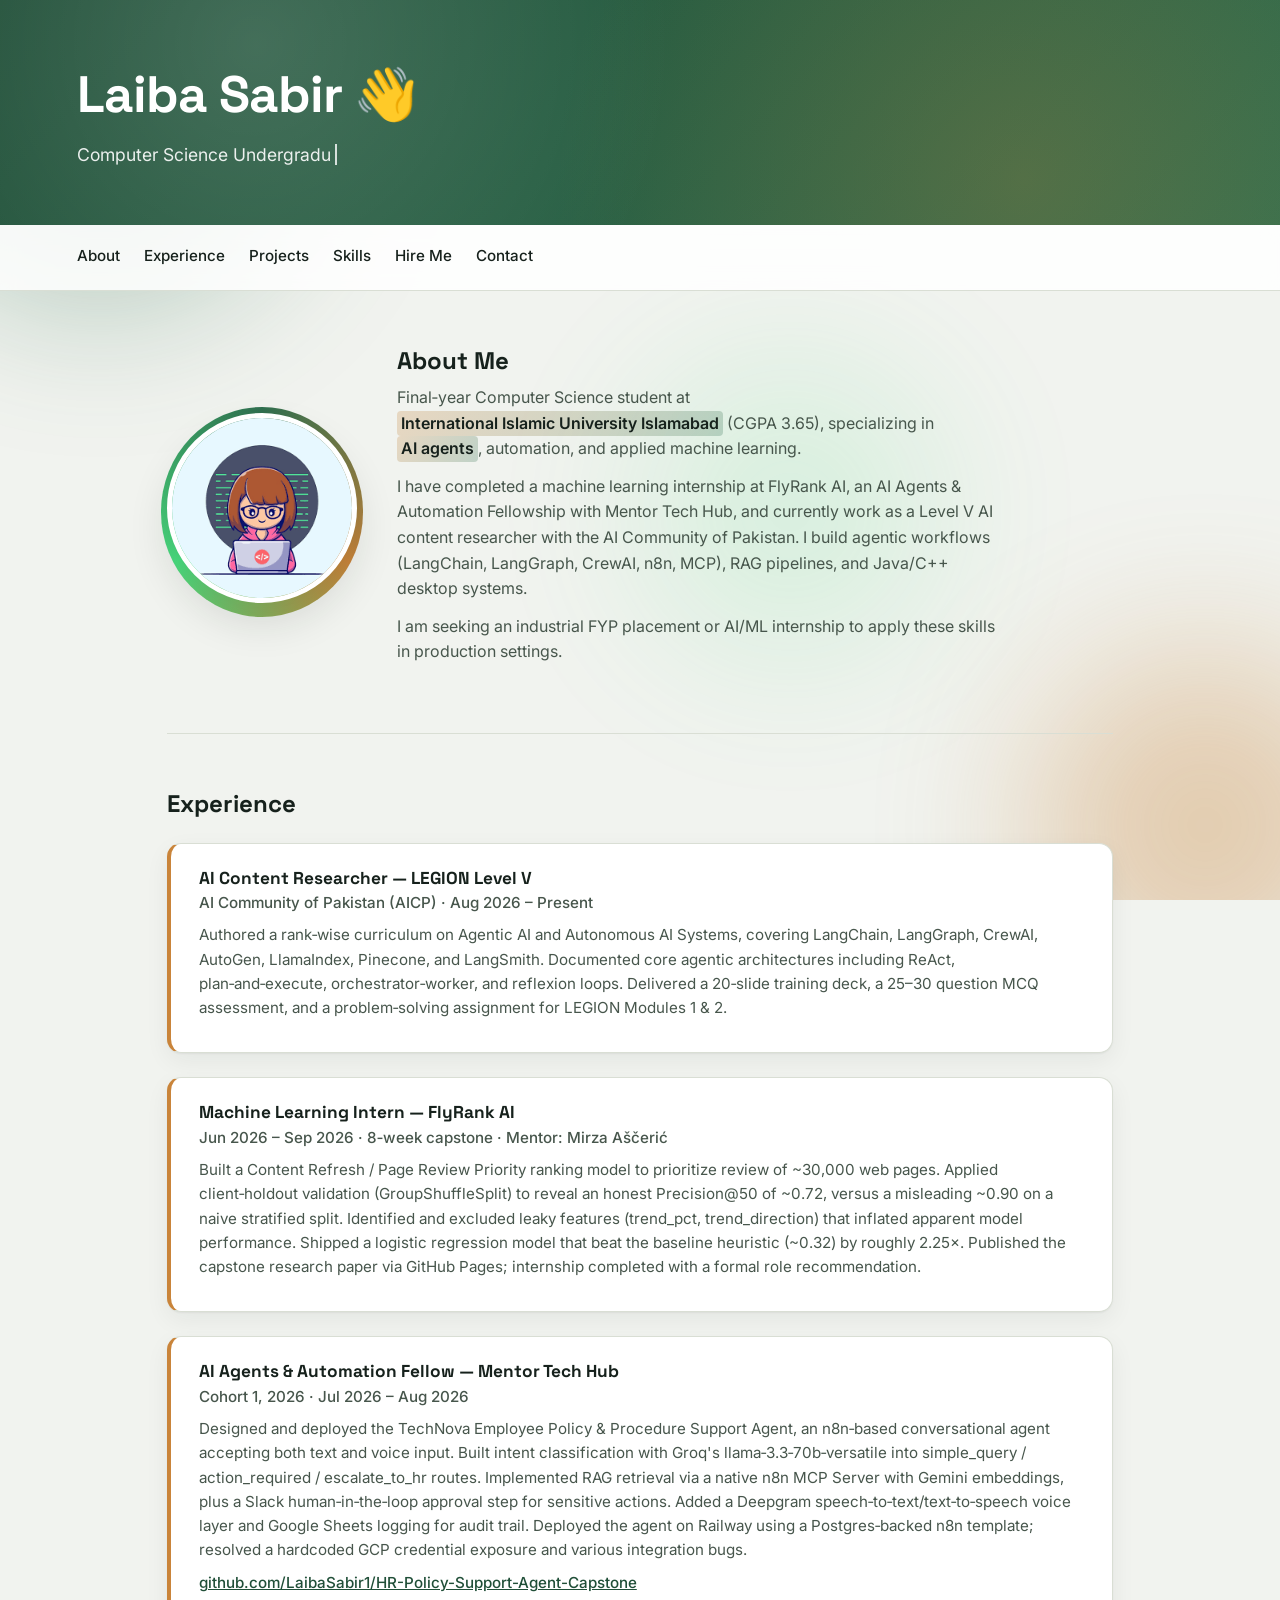
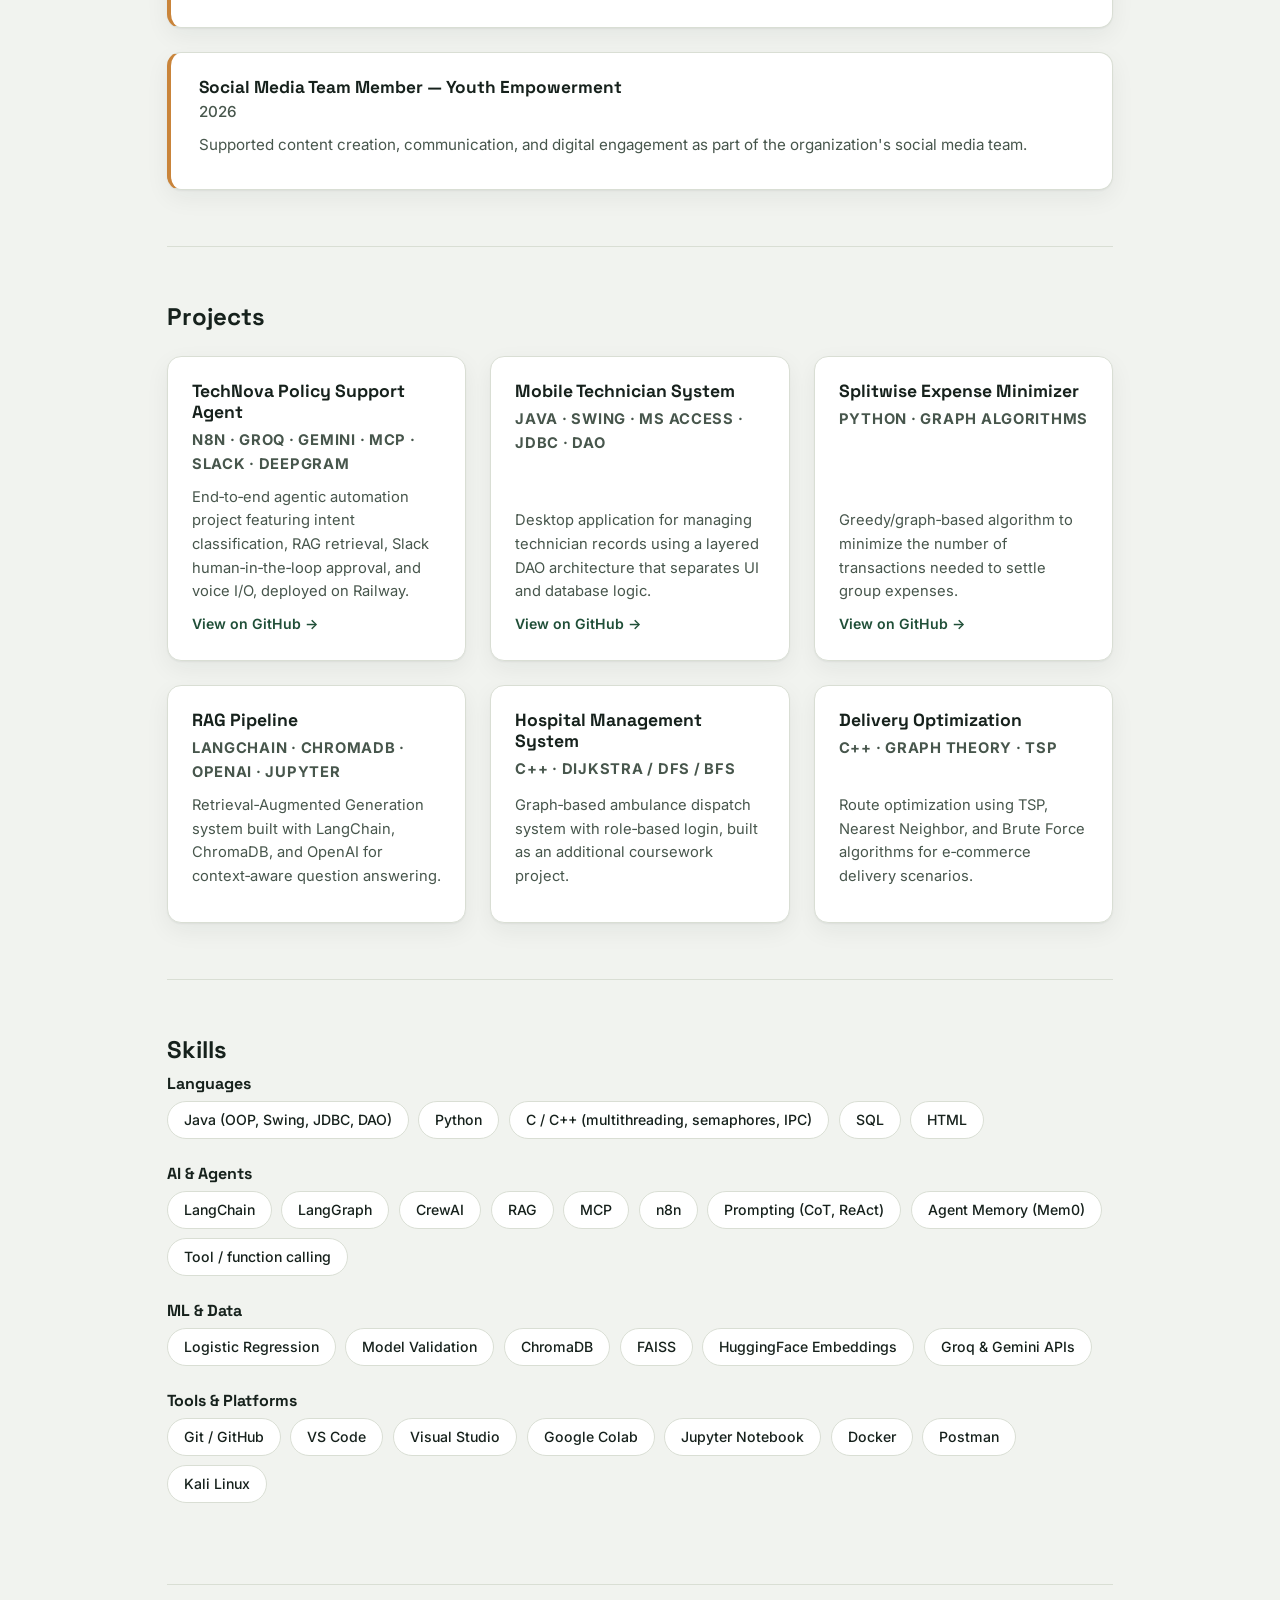
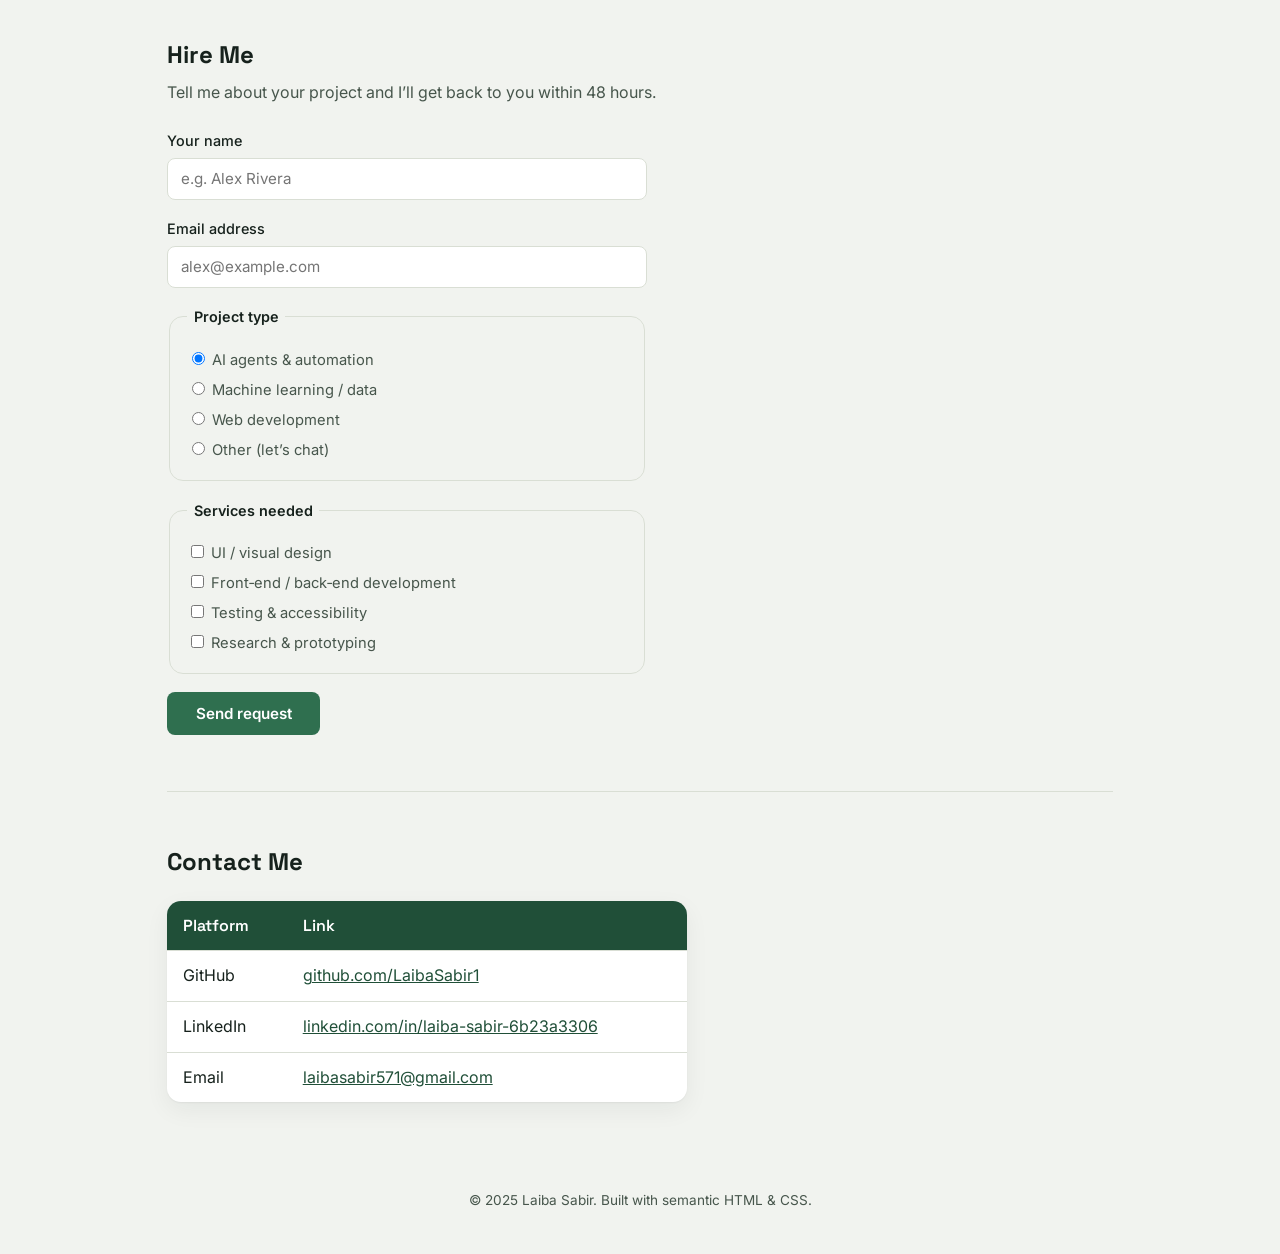
==== index.html @ afa8fca0 "index and style files added" ====
<!DOCTYPE html>
<html lang="en">
<head>
    <meta charset="UTF-8">
    <meta name="viewport" content="width=device-width, initial-scale=1.0">
    <title>Laiba Sabir · AI Agents & Machine Learning Portfolio</title>
    <link rel="preconnect" href="https://fonts.googleapis.com">
    <link rel="preconnect" href="https://fonts.gstatic.com" crossorigin>
    <link href="https://fonts.googleapis.com/css2?family=Space+Grotesk:wght@500;600;700&family=Inter:wght@400;500;600&display=swap" rel="stylesheet">
    <link rel="icon" type="image/png" href="images.png">
    <link rel="stylesheet" href="styles.css">
</head>
<body>

    <!-- Decorative animated background -->
    <div class="bg-blobs" aria-hidden="true">
        <span></span><span></span><span></span>
    </div>

    <header class="site-header">
        <h1>Laiba Sabir <span class="wave">👋</span></h1>
        <p><span class="typed" id="typed-role">Computer Science Undergraduate</span></p>
    </header>

    <nav class="site-nav" aria-label="Main navigation">
        <a href="#about">About</a>
        <a href="#experience">Experience</a>
        <a href="#projects">Projects</a>
        <a href="#skills">Skills</a>
        <a href="#hire">Hire Me</a>
        <a href="#contact">Contact</a>
    </nav>

    <main>

        <!-- About -->
        <section id="about" class="about reveal">
            <div class="about__photo-wrap">
                <img src="images.png"
                     alt="Illustrated avatar of Laiba Sabir, a computer science student"
                     class="about__photo"
                     width="190" height="190"
                     loading="lazy">
            </div>
            <div class="about__text">
                <h2>About Me</h2>
                <p>
                    Final‑year Computer Science student at <span class="highlight">International Islamic University Islamabad</span>
                    (CGPA 3.65), specializing in <span class="highlight">AI agents</span>, automation, and applied machine learning.
                </p>
                <p>
                    I have completed a machine learning internship at FlyRank AI, an AI Agents &amp; Automation Fellowship with
                    Mentor Tech Hub, and currently work as a Level V AI content researcher with the AI Community of Pakistan.
                    I build agentic workflows (LangChain, LangGraph, CrewAI, n8n, MCP), RAG pipelines, and Java/C++ desktop systems.
                </p>
                <p>
                    I am seeking an industrial FYP placement or AI/ML internship to apply these skills in production settings.
                </p>
            </div>
        </section>

        <!-- Experience -->
        <section id="experience" class="experience reveal">
            <h2>Experience</h2>
            <ul class="experience-list">

                <li class="experience-item">
                    <h3>AI Content Researcher — LEGION Level V</h3>
                    <p class="experience-meta">AI Community of Pakistan (AICP) · Aug 2026 – Present</p>
                    <p>
                        Authored a rank‑wise curriculum on Agentic AI and Autonomous AI Systems, covering
                        LangChain, LangGraph, CrewAI, AutoGen, LlamaIndex, Pinecone, and LangSmith.
                        Documented core agentic architectures including ReAct, plan‑and‑execute,
                        orchestrator‑worker, and reflexion loops. Delivered a 20‑slide training deck, a
                        25–30 question MCQ assessment, and a problem‑solving assignment for LEGION Modules 1 &amp; 2.
                    </p>
                </li>

                <li class="experience-item">
                    <h3>Machine Learning Intern — FlyRank AI</h3>
                    <p class="experience-meta">Jun 2026 – Sep 2026 · 8‑week capstone · Mentor: Mirza Aščerić</p>
                    <p>
                        Built a Content Refresh / Page Review Priority ranking model to prioritize review
                        of ~30,000 web pages. Applied client‑holdout validation (GroupShuffleSplit) to reveal
                        an honest Precision@50 of ~0.72, versus a misleading ~0.90 on a naive stratified split.
                        Identified and excluded leaky features (trend_pct, trend_direction) that inflated
                        apparent model performance. Shipped a logistic regression model that beat the baseline
                        heuristic (~0.32) by roughly 2.25×. Published the capstone research paper via GitHub
                        Pages; internship completed with a formal role recommendation.
                    </p>
                </li>

                <li class="experience-item">
                    <h3>AI Agents &amp; Automation Fellow — Mentor Tech Hub</h3>
                    <p class="experience-meta">Cohort 1, 2026 · Jul 2026 – Aug 2026</p>
                    <p>
                        Designed and deployed the TechNova Employee Policy &amp; Procedure Support Agent, an
                        n8n‑based conversational agent accepting both text and voice input. Built intent
                        classification with Groq's llama‑3.3‑70b‑versatile into simple_query / action_required /
                        escalate_to_hr routes. Implemented RAG retrieval via a native n8n MCP Server with Gemini
                        embeddings, plus a Slack human‑in‑the‑loop approval step for sensitive actions. Added a
                        Deepgram speech‑to‑text/text‑to‑speech voice layer and Google Sheets logging for audit
                        trail. Deployed the agent on Railway using a Postgres‑backed n8n template; resolved a
                        hardcoded GCP credential exposure and various integration bugs.
                    </p>
                    <p class="experience-meta" style="margin-top:0.5rem;">
                        <a href="https://github.com/LaibaSabir1/HR-Policy-Support-Agent-Capstone" target="_blank" rel="noopener">
                            github.com/LaibaSabir1/HR-Policy-Support-Agent-Capstone
                        </a>
                    </p>
                </li>

                <li class="experience-item">
                    <h3>Social Media Team Member — Youth Empowerment</h3>
                    <p class="experience-meta">2026</p>
                    <p>
                        Supported content creation, communication, and digital engagement as part of the
                        organization's social media team.
                    </p>
                </li>
            </ul>
        </section>

        <!-- Projects -->
        <section id="projects" class="projects reveal">
            <h2>Projects</h2>
            <div class="card-grid">

                <article class="card">
                    <h3>TechNova Policy Support Agent</h3>
                    <p class="card__stack">n8n · Groq · Gemini · MCP · Slack · Deepgram</p>
                    <p>
                        End‑to‑end agentic automation project featuring intent classification, RAG retrieval,
                        Slack human‑in‑the‑loop approval, and voice I/O, deployed on Railway.
                    </p>
                    <div class="card__links">
                        <a href="https://github.com/LaibaSabir1/HR-Policy-Support-Agent-Capstone" target="_blank" rel="noopener">View on GitHub →</a>
                    </div>
                </article>

                <article class="card">
                    <h3>Mobile Technician System</h3>
                    <p class="card__stack">Java · Swing · MS Access · JDBC · DAO</p>
                    <p>
                        Desktop application for managing technician records using a layered DAO architecture
                        that separates UI and database logic.
                    </p>
                    <div class="card__links">
                        <a href="https://github.com/LaibaSabir1/Mobile_Technician_System" target="_blank" rel="noopener">View on GitHub →</a>
                    </div>
                </article>

                <article class="card">
                    <h3>Splitwise Expense Minimizer</h3>
                    <p class="card__stack">Python · Graph Algorithms</p>
                    <p>
                        Greedy/graph‑based algorithm to minimize the number of transactions needed to settle
                        group expenses.
                    </p>
                    <div class="card__links">
                        <a href="https://github.com/LaibaSabir1/Splitwise_Expense_Minimizer" target="_blank" rel="noopener">View on GitHub →</a>
                    </div>
                </article>

                <article class="card">
                    <h3>RAG Pipeline</h3>
                    <p class="card__stack">LangChain · ChromaDB · OpenAI · Jupyter</p>
                    <p>
                        Retrieval‑Augmented Generation system built with LangChain, ChromaDB, and OpenAI for
                        context‑aware question answering.
                    </p>
                </article>

                <article class="card">
                    <h3>Hospital Management System</h3>
                    <p class="card__stack">C++ · Dijkstra / DFS / BFS</p>
                    <p>
                        Graph‑based ambulance dispatch system with role‑based login, built as an additional
                        coursework project.
                    </p>
                </article>

                <article class="card">
                    <h3>Delivery Optimization</h3>
                    <p class="card__stack">C++ · Graph Theory · TSP</p>
                    <p>
                        Route optimization using TSP, Nearest Neighbor, and Brute Force algorithms for
                        e‑commerce delivery scenarios.
                    </p>
                </article>
            </div>
        </section>

        <!-- Skills -->
        <section id="skills" class="skills reveal">
            <h2>Skills</h2>

            <div class="skills__group">
                <h3>Languages</h3>
                <ul class="skills__list">
                    <li>Java (OOP, Swing, JDBC, DAO)</li>
                    <li>Python</li>
                    <li>C / C++ (multithreading, semaphores, IPC)</li>
                    <li>SQL</li>
                    <li>HTML</li>
                </ul>
            </div>

            <div class="skills__group">
                <h3>AI &amp; Agents</h3>
                <ul class="skills__list">
                    <li>LangChain</li>
                    <li>LangGraph</li>
                    <li>CrewAI</li>
                    <li>RAG</li>
                    <li>MCP</li>
                    <li>n8n</li>
                    <li>Prompting (CoT, ReAct)</li>
                    <li>Agent Memory (Mem0)</li>
                    <li>Tool / function calling</li>
                </ul>
            </div>

            <div class="skills__group">
                <h3>ML &amp; Data</h3>
                <ul class="skills__list">
                    <li>Logistic Regression</li>
                    <li>Model Validation</li>
                    <li>ChromaDB</li>
                    <li>FAISS</li>
                    <li>HuggingFace Embeddings</li>
                    <li>Groq &amp; Gemini APIs</li>
                </ul>
            </div>

            <div class="skills__group">
                <h3>Tools &amp; Platforms</h3>
                <ul class="skills__list">
                    <li>Git / GitHub</li>
                    <li>VS Code</li>
                    <li>Visual Studio</li>
                    <li>Google Colab</li>
                    <li>Jupyter Notebook</li>
                    <li>Docker</li>
                    <li>Postman</li>
                    <li>Kali Linux</li>
                </ul>
            </div>
        </section>

        <!-- Hire form -->
        <section id="hire" class="hire reveal">
            <h2>Hire Me</h2>
            <p>Tell me about your project and I’ll get back to you within 48 hours.</p>

            <form class="hire-form" action="https://formspree.io/f/mnpnnepe" method="POST">
                <div class="form-row">
                    <label for="name">Your name</label>
                    <input type="text" id="name" name="name" placeholder="e.g. Alex Rivera" required>
                </div>

                <div class="form-row">
                    <label for="email">Email address</label>
                    <input type="email" id="email" name="email" placeholder="alex@example.com" required>
                </div>

                <fieldset class="form-fieldset">
                    <legend>Project type</legend>
                    <label><input type="radio" name="project" value="ai-agents" checked> AI agents &amp; automation</label>
                    <label><input type="radio" name="project" value="ml"> Machine learning / data</label>
                    <label><input type="radio" name="project" value="web"> Web development</label>
                    <label><input type="radio" name="project" value="other"> Other (let’s chat)</label>
                </fieldset>

                <fieldset class="form-fieldset">
                    <legend>Services needed</legend>
                    <label><input type="checkbox" name="service" value="design"> UI / visual design</label>
                    <label><input type="checkbox" name="service" value="development"> Front‑end / back‑end development</label>
                    <label><input type="checkbox" name="service" value="testing"> Testing &amp; accessibility</label>
                    <label><input type="checkbox" name="service" value="research"> Research &amp; prototyping</label>
                </fieldset>

                <button type="submit">Send request</button>
            </form>
        </section>

        <!-- Contact -->
        <section id="contact" class="contact reveal">
            <h2>Contact Me</h2>
            <table>
                <thead>
                    <tr><th>Platform</th><th>Link</th></tr>
                </thead>
                <tbody>
                    <tr>
                        <td>GitHub</td>
                        <td><a href="https://github.com/LaibaSabir1" target="_blank" rel="noopener">github.com/LaibaSabir1</a></td>
                    </tr>
                    <tr>
                        <td>LinkedIn</td>
                        <td><a href="https://www.linkedin.com/in/laiba-sabir-6b23a3306" target="_blank" rel="noopener">linkedin.com/in/laiba-sabir-6b23a3306</a></td>
                    </tr>
                    <tr>
                        <td>Email</td>
                        <td><a href="mailto:laibasabir571@gmail.com">laibasabir571@gmail.com</a></td>
                    </tr>
                </tbody>
            </table>
        </section>

    </main>

    <footer class="site-footer">
        <p>© 2025 Laiba Sabir. Built with semantic HTML &amp; CSS.</p>
    </footer>

    <script>
        // ---------- Typing effect for the header role ----------
        const roles = [
            "Computer Science Undergraduate",
            "AI Agents & Automation",
            "Machine Learning Practitioner",
            "RAG & LLM Enthusiast"
        ];
        const typedEl = document.getElementById("typed-role");
        let roleIndex = 0, charIndex = 0, deleting = false;

        function typeLoop() {
            const current = roles[roleIndex];
            if (!deleting) {
                typedEl.textContent = current.slice(0, ++charIndex);
                if (charIndex === current.length) {
                    deleting = true;
                    setTimeout(typeLoop, 1500);
                    return;
                }
            } else {
                typedEl.textContent = current.slice(0, --charIndex);
                if (charIndex === 0) {
                    deleting = false;
                    roleIndex = (roleIndex + 1) % roles.length;
                }
            }
            setTimeout(typeLoop, deleting ? 40 : 80);
        }
        typeLoop();

        // ---------- Scroll reveal ----------
        const revealEls = document.querySelectorAll(".reveal");
        const observer = new IntersectionObserver((entries) => {
            entries.forEach((entry) => {
                if (entry.isIntersecting) {
                    entry.target.classList.add("visible");
                    observer.unobserve(entry.target);
                }
            });
        }, { threshold: 0.12 });
        revealEls.forEach((el) => observer.observe(el));
    </script>
</body>
</html>
---- styles.css ----
/* =========================================================
   Design tokens
   ========================================================= */
:root {
    --ink: #16211C;
    --ink-soft: #47564C;
    --bg: #F1F3EF;
    --surface: #FFFFFF;
    --border: #D9DED4;
    --accent: #2F6F4F;
    --accent-dark: #204F38;
    --accent-warm: #C9843A;
    --accent-glow: #4ade80;
    --radius: 14px;
    --shadow: 0 1px 2px rgba(22,33,28,0.06), 0 8px 24px rgba(22,33,28,0.06);
    --shadow-lg: 0 20px 40px rgba(22,33,28,0.12);
    --font-display: "Space Grotesk", "Segoe UI", sans-serif;
    --font-body: "Inter", "Segoe UI", sans-serif;
}

* { box-sizing: border-box; }
html { scroll-behavior: smooth; }

body {
    margin: 0;
    font-family: var(--font-body);
    color: var(--ink);
    background: var(--bg);
    line-height: 1.6;
    overflow-x: hidden;
}

h1, h2, h3 {
    font-family: var(--font-display);
    line-height: 1.2;
    margin: 0 0 0.4em;
}

p { margin: 0 0 0.75em; color: var(--ink-soft); }
a { color: var(--accent-dark); }
img { max-width: 100%; height: auto; }

/* =========================================================
   Animated gradient background blobs
   ========================================================= */
.bg-blobs {
    position: fixed;
    inset: 0;
    z-index: -1;
    overflow: hidden;
    pointer-events: none;
}
.bg-blobs span {
    position: absolute;
    border-radius: 50%;
    filter: blur(80px);
    opacity: 0.35;
    animation: float 18s ease-in-out infinite;
}
.bg-blobs span:nth-child(1) {
    width: 400px; height: 400px;
    background: #2F6F4F;
    top: -100px; left: -100px;
    animation-delay: 0s;
}
.bg-blobs span:nth-child(2) {
    width: 350px; height: 350px;
    background: #C9843A;
    bottom: -100px; right: -100px;
    animation-delay: -6s;
}
.bg-blobs span:nth-child(3) {
    width: 300px; height: 300px;
    background: #4ade80;
    top: 40%; left: 50%;
    animation-delay: -12s;
    opacity: 0.15;
}
@keyframes float {
    0%, 100% { transform: translate(0,0) scale(1); }
    33%      { transform: translate(40px,-30px) scale(1.1); }
    66%      { transform: translate(-30px,30px) scale(0.95); }
}

/* =========================================================
   Header + Nav
   ========================================================= */
.site-header {
    position: relative;
    color: #fff;
    padding: 4rem 6vw 3.5rem;
    background: linear-gradient(135deg, var(--accent-dark), var(--accent));
    overflow: hidden;
}
.site-header::before {
    content: "";
    position: absolute;
    inset: 0;
    background:
        radial-gradient(circle at 20% 20%, rgba(255,255,255,0.15), transparent 40%),
        radial-gradient(circle at 80% 80%, rgba(201,132,58,0.25), transparent 45%);
    pointer-events: none;
}
.site-header h1 {
    font-size: clamp(2.2rem, 5vw, 3.2rem);
    letter-spacing: -0.02em;
    margin-bottom: 0.3em;
    position: relative;
}
.site-header h1 .wave {
    display: inline-block;
    animation: wave 2.5s infinite;
    transform-origin: 70% 70%;
}
@keyframes wave {
    0%, 60%, 100% { transform: rotate(0deg); }
    10%, 30%      { transform: rotate(14deg); }
    20%           { transform: rotate(-8deg); }
}
.site-header p {
    color: rgba(255,255,255,0.9);
    margin: 0;
    font-size: 1.1rem;
    position: relative;
    min-height: 1.6em;
}
.typed {
    border-right: 2px solid rgba(255,255,255,0.8);
    padding-right: 4px;
    animation: blink 0.9s step-end infinite;
}
@keyframes blink {
    50% { border-color: transparent; }
}

.site-nav {
    position: sticky;
    top: 0;
    z-index: 20;
    display: flex;
    flex-wrap: wrap;
    gap: 1.5rem;
    background: rgba(255,255,255,0.85);
    backdrop-filter: blur(10px);
    -webkit-backdrop-filter: blur(10px);
    border-bottom: 1px solid var(--border);
    padding: 0.9rem 6vw;
}
.site-nav a {
    text-decoration: none;
    color: var(--ink);
    font-weight: 500;
    font-size: 0.95rem;
    padding: 0.3rem 0;
    border-bottom: 2px solid transparent;
    transition: border-color 0.15s ease, color 0.15s ease;
}
.site-nav a:hover,
.site-nav a:focus-visible {
    color: var(--accent-dark);
    border-bottom-color: var(--accent-warm);
}

/* =========================================================
   Layout
   ========================================================= */
main {
    max-width: 1100px;
    margin: 0 auto;
    padding: 0 6vw;
    position: relative;
}
section {
    padding: 3.5rem 0;
    border-bottom: 1px solid var(--border);
}
section:last-of-type { border-bottom: none; }

/* Reveal animation */
.reveal {
    opacity: 0;
    transform: translateY(30px);
    transition: opacity 0.7s ease, transform 0.7s ease;
}
.reveal.visible {
    opacity: 1;
    transform: translateY(0);
}

/* =========================================================
   About
   ========================================================= */
.about {
    display: flex;
    align-items: center;
    gap: 2.5rem;
    flex-wrap: wrap;
}
.about__photo-wrap {
    position: relative;
    flex-shrink: 0;
}
.about__photo {
    width: 190px;
    height: 190px;
    object-fit: cover;
    border-radius: 50%;
    border: 5px solid var(--surface);
    box-shadow: var(--shadow-lg);
    position: relative;
    z-index: 2;
    background: #0f172a;
    transition: transform 0.4s ease;
}
.about__photo:hover {
    transform: scale(1.05) rotate(-2deg);
}
.about__photo-wrap::after {
    content: "";
    position: absolute;
    inset: -6px;
    border-radius: 50%;
    background: conic-gradient(from 0deg, var(--accent), var(--accent-warm), var(--accent-glow), var(--accent));
    z-index: 1;
    animation: spin 6s linear infinite;
}
@keyframes spin {
    to { transform: rotate(360deg); }
}
.about__text { max-width: 60ch; }
.about__text .highlight {
    display: inline-block;
    background: linear-gradient(120deg, rgba(201,132,58,0.25), rgba(47,111,79,0.25));
    padding: 0 0.25em;
    border-radius: 4px;
    font-weight: 600;
    color: var(--ink);
}

/* =========================================================
   Experience
   ========================================================= */
.experience-list {
    list-style: none;
    padding: 0;
    margin: 1.5rem 0 0;
    display: flex;
    flex-direction: column;
    gap: 1.5rem;
}
.experience-item {
    background: var(--surface);
    border: 1px solid var(--border);
    border-radius: var(--radius);
    padding: 1.5rem 1.75rem;
    border-left: 4px solid var(--accent-warm);
    box-shadow: var(--shadow);
    transition: transform 0.3s ease, box-shadow 0.3s ease, border-left-color 0.3s ease;
}
.experience-item:hover {
    transform: translateX(6px);
    box-shadow: var(--shadow-lg);
    border-left-color: var(--accent-glow);
}
.experience-item h3 { margin-bottom: 0.15rem; font-size: 1.08rem; }
.experience-meta {
    font-size: 0.85rem;
    color: var(--ink-soft);
    font-weight: 500;
    margin-bottom: 0.6rem;
}
.experience-item p {
    margin: 0 0 0.5rem;
    font-size: 0.95rem;
}

/* =========================================================
   Projects
   ========================================================= */
.card-grid {
    display: grid;
    grid-template-columns: repeat(auto-fit, minmax(240px, 1fr));
    gap: 1.5rem;
    margin-top: 1.5rem;
}
.card {
    position: relative;
    background: var(--surface);
    border: 1px solid var(--border);
    border-radius: var(--radius);
    padding: 1.5rem;
    box-shadow: var(--shadow);
    overflow: hidden;
    display: flex;
    flex-direction: column;
    transition: transform 0.35s ease, box-shadow 0.35s ease;
}
.card::before {
    content: "";
    position: absolute;
    inset: 0;
    background: linear-gradient(135deg, rgba(47,111,79,0.08), rgba(201,132,58,0.08));
    opacity: 0;
    transition: opacity 0.35s ease;
    pointer-events: none;
}
.card:hover {
    transform: translateY(-8px);
    box-shadow: var(--shadow-lg);
}
.card:hover::before { opacity: 1; }
.card h3 { font-size: 1.1rem; margin-bottom: 0.4rem; position: relative; }
.card p {
    margin: 0 0 0.6rem;
    font-size: 0.92rem;
    flex: 1;
    position: relative;
}
.card__stack {
    font-size: 0.75rem;
    color: var(--ink-soft);
    text-transform: uppercase;
    letter-spacing: 0.05em;
    font-weight: 700;
    margin-bottom: 0.5rem;
    position: relative;
}
.card__links {
    font-size: 0.88rem;
    font-weight: 600;
    position: relative;
}
.card__links a {
    text-decoration: none;
    border-bottom: 1px solid transparent;
    transition: border-color 0.15s ease;
}
.card__links a:hover { border-bottom-color: var(--accent-warm); }

/* =========================================================
   Skills
   ========================================================= */
.skills__group { margin-bottom: 1.6rem; }
.skills__group h3 { font-size: 1rem; margin-bottom: 0.5rem; }
.skills__list {
    display: flex;
    flex-wrap: wrap;
    gap: 0.6rem;
    list-style: none;
    padding: 0;
    margin: 0;
}
.skills__list li {
    background: var(--surface);
    border: 1px solid var(--border);
    border-radius: 999px;
    padding: 0.4rem 1rem;
    font-size: 0.88rem;
    font-weight: 500;
    transition: transform 0.2s ease, background 0.2s ease, color 0.2s ease;
    cursor: default;
}
.skills__list li:hover {
    transform: translateY(-3px) scale(1.05);
    background: var(--accent);
    color: #fff;
    border-color: var(--accent);
}

/* =========================================================
   Contact form
   ========================================================= */
.hire-form {
    max-width: 480px;
    margin-top: 1.5rem;
    display: flex;
    flex-direction: column;
    gap: 1.1rem;
}
.form-row { display: flex; flex-direction: column; gap: 0.35rem; }
.form-row label { font-weight: 500; font-size: 0.9rem; }
.form-row input {
    border: 1px solid var(--border);
    border-radius: 8px;
    padding: 0.65rem 0.85rem;
    font-family: var(--font-body);
    font-size: 0.95rem;
    transition: border-color 0.2s ease, box-shadow 0.2s ease;
}
.form-row input:focus-visible {
    outline: none;
    border-color: var(--accent);
    box-shadow: 0 0 0 3px rgba(47,111,79,0.2);
}
.form-fieldset {
    border: 1px solid var(--border);
    border-radius: var(--radius);
    padding: 0.9rem 1.1rem 1.1rem;
}
.form-fieldset legend {
    font-weight: 600;
    font-size: 0.9rem;
    padding: 0 0.4rem;
}
.form-fieldset label {
    display: block;
    font-size: 0.92rem;
    margin-top: 0.4rem;
    color: var(--ink-soft);
}
.hire-form button {
    align-self: flex-start;
    background: var(--accent);
    color: #fff;
    border: none;
    border-radius: 8px;
    padding: 0.75rem 1.8rem;
    font-family: var(--font-body);
    font-weight: 600;
    font-size: 0.95rem;
    cursor: pointer;
    transition: background 0.2s ease, transform 0.2s ease, box-shadow 0.2s ease;
}
.hire-form button:hover {
    background: var(--accent-dark);
    transform: translateY(-2px);
    box-shadow: 0 8px 20px rgba(47,111,79,0.3);
}

/* =========================================================
   Contact table
   ========================================================= */
table {
    width: 100%;
    max-width: 520px;
    border-collapse: collapse;
    margin-top: 1.5rem;
    background: var(--surface);
    border-radius: var(--radius);
    overflow: hidden;
    box-shadow: var(--shadow);
}
th, td {
    text-align: left;
    padding: 0.75rem 1rem;
    border-bottom: 1px solid var(--border);
}
thead th {
    background: var(--accent-dark);
    color: #fff;
    font-family: var(--font-display);
    font-weight: 600;
}
tbody tr:last-child td { border-bottom: none; }
tbody tr {
    transition: background 0.2s ease;
}
tbody tr:hover {
    background: rgba(47,111,79,0.05);
}

/* =========================================================
   Footer
   ========================================================= */
.site-footer {
    text-align: center;
    padding: 2rem 6vw;
    color: var(--ink-soft);
    font-size: 0.85rem;
}

/* =========================================================
   Responsive
   ========================================================= */
@media (max-width: 600px) {
    .site-header { padding: 2.5rem 6vw 2.2rem; }
    section { padding: 2.5rem 0; }
    .about {
        flex-direction: column;
        text-align: center;
    }
    .about__photo { width: 150px; height: 150px; }
    .hire-form { max-width: 100%; }
}
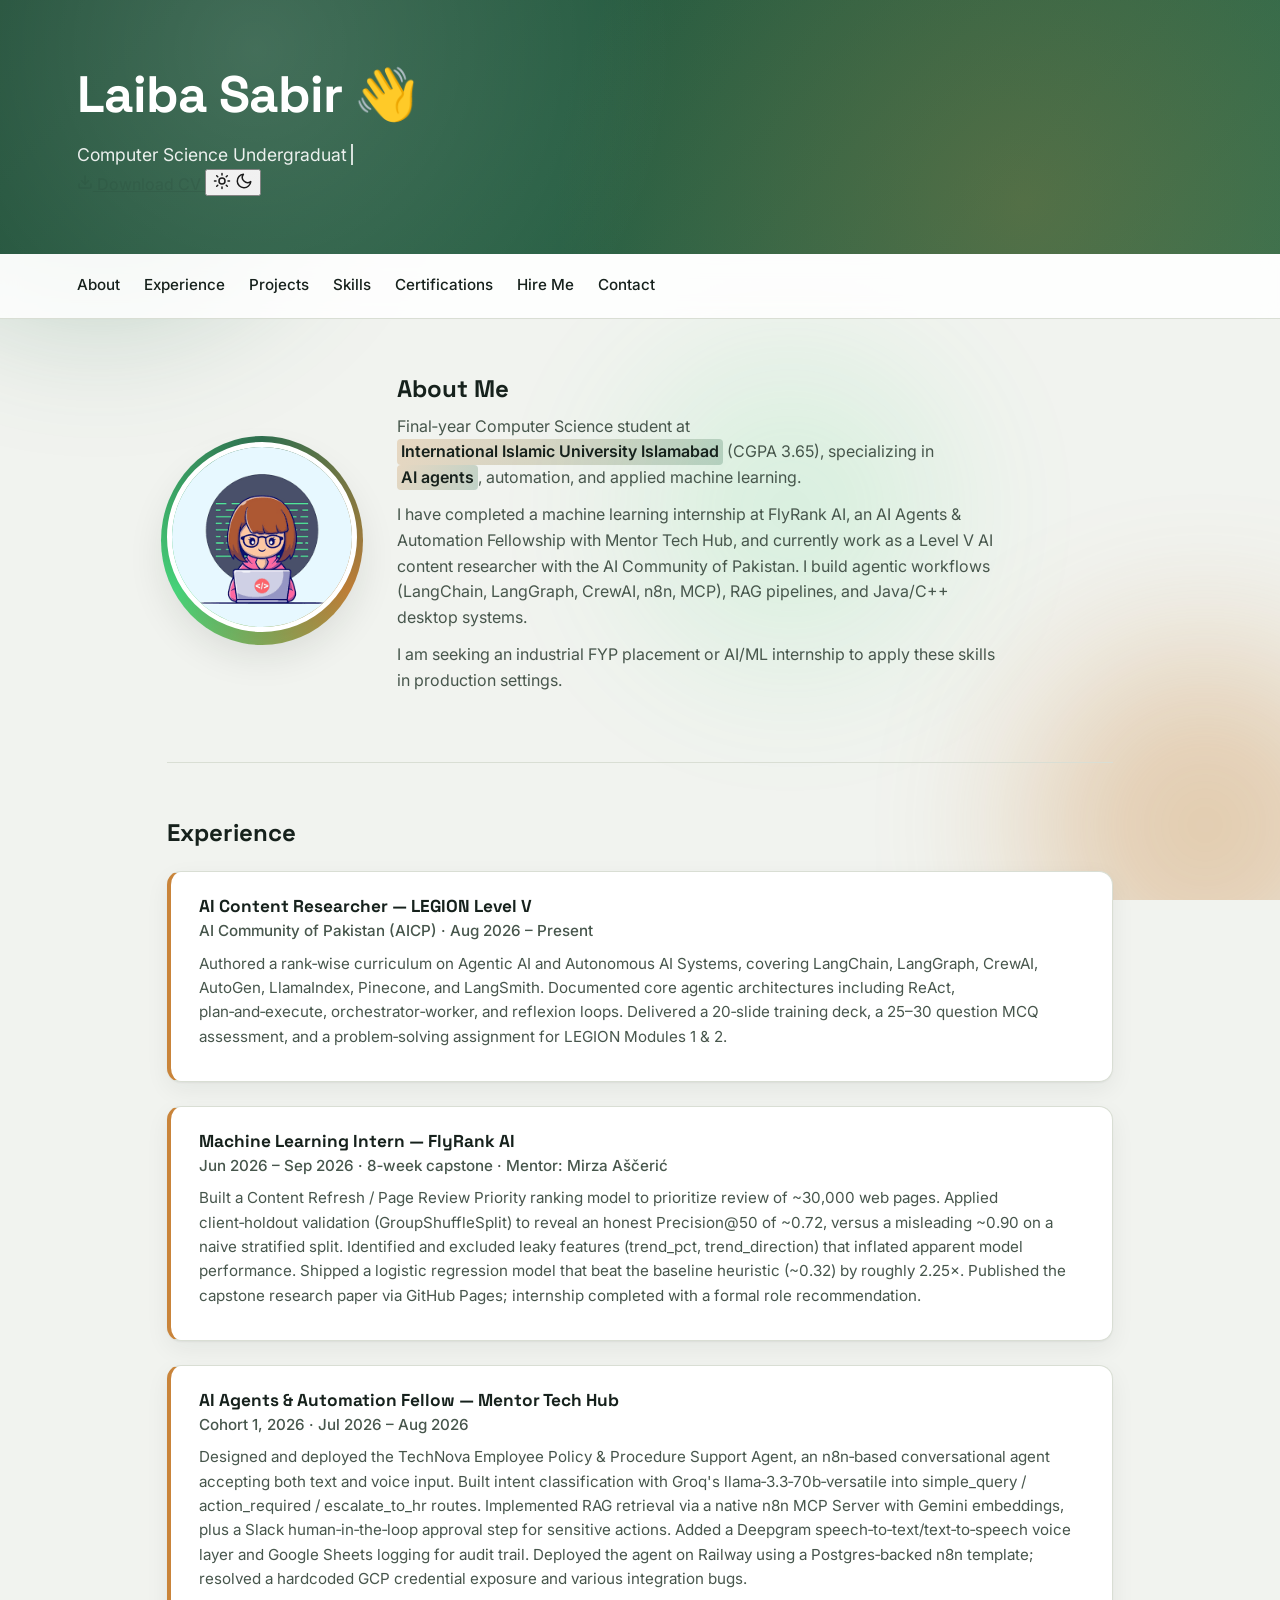
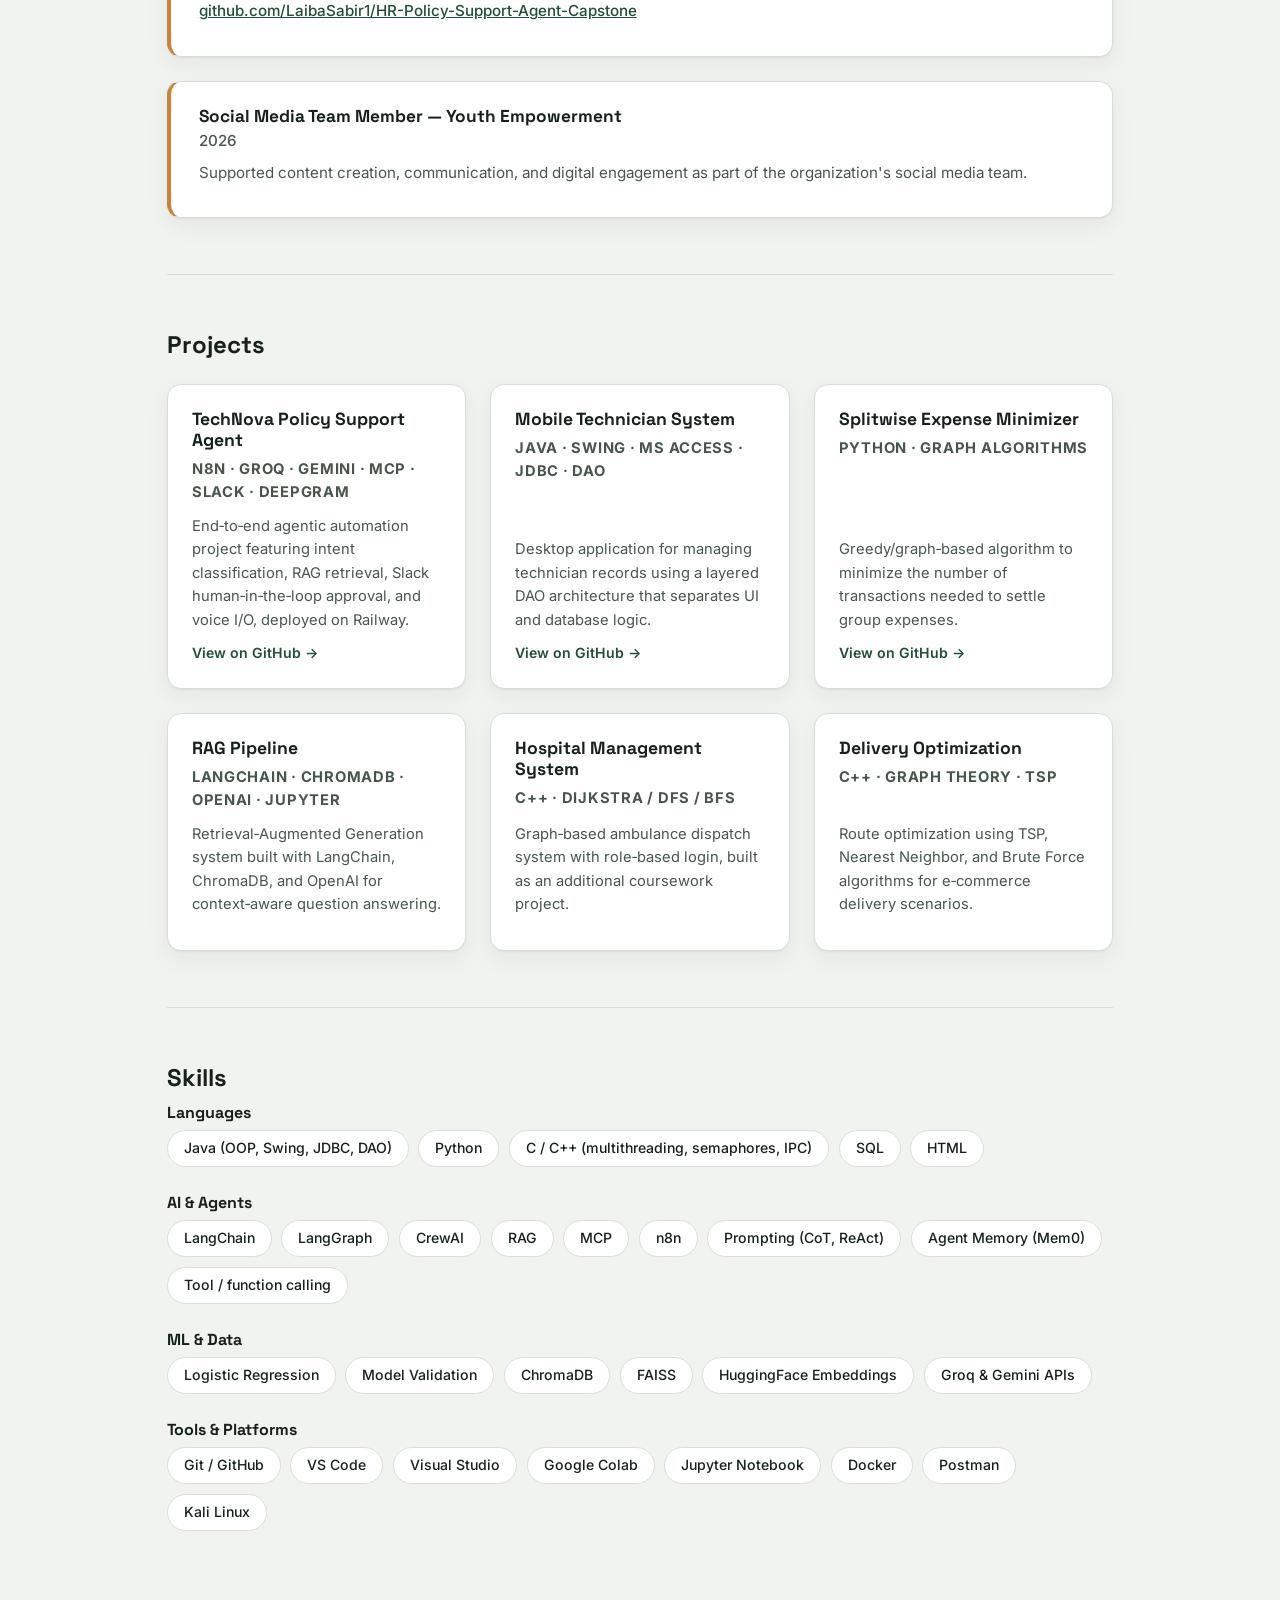
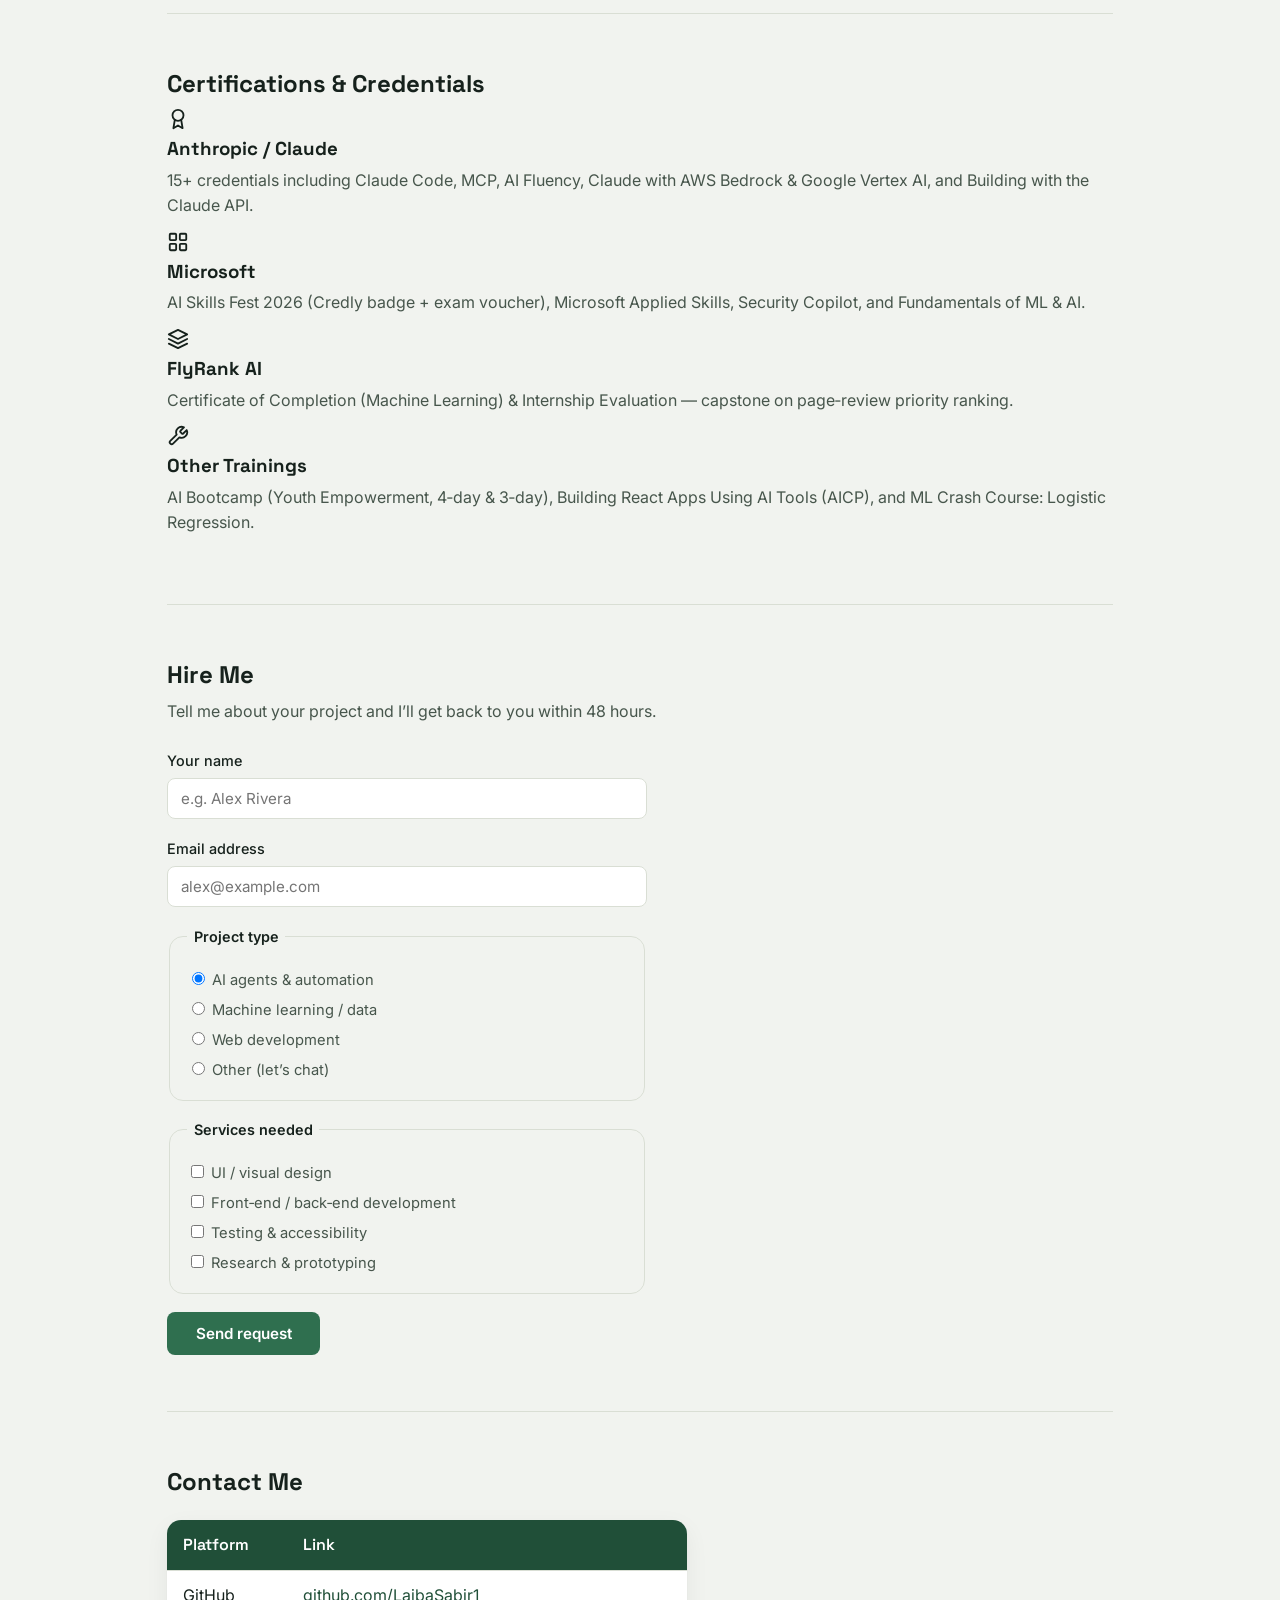
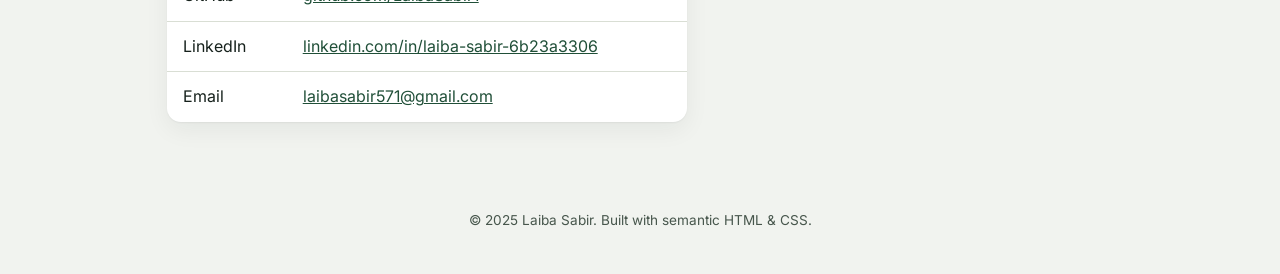
==== commit d97deca8: "Add files via upload" ====
--- a/index.html
+++ b/index.html
@@ -18,8 +18,31 @@
     </div>
 
     <header class="site-header">
-        <h1>Laiba Sabir <span class="wave">👋</span></h1>
-        <p><span class="typed" id="typed-role">Computer Science Undergraduate</span></p>
+        <div class="header-top">
+            <div>
+                <h1>Laiba Sabir <span class="wave">👋</span></h1>
+                <p><span class="typed" id="typed-role">Computer Science Undergraduate</span></p>
+            </div>
+            <div class="header-actions">
+                <a href="Laiba_Sabir_CV.pdf" download class="btn-cv" title="Download my CV">
+                    <svg width="16" height="16" viewBox="0 0 24 24" fill="none" stroke="currentColor" stroke-width="2.2" stroke-linecap="round" stroke-linejoin="round" aria-hidden="true">
+                        <path d="M21 15v4a2 2 0 0 1-2 2H5a2 2 0 0 1-2-2v-4"/>
+                        <polyline points="7 10 12 15 17 10"/>
+                        <line x1="12" y1="15" x2="12" y2="3"/>
+                    </svg>
+                    Download CV
+                </a>
+                <button id="theme-toggle" class="theme-toggle" aria-label="Toggle dark mode" title="Toggle dark mode">
+                    <svg class="icon-sun" width="18" height="18" viewBox="0 0 24 24" fill="none" stroke="currentColor" stroke-width="2" stroke-linecap="round" stroke-linejoin="round" aria-hidden="true">
+                        <circle cx="12" cy="12" r="4"/>
+                        <path d="M12 2v2M12 20v2M4.93 4.93l1.41 1.41M17.66 17.66l1.41 1.41M2 12h2M20 12h2M6.34 17.66l-1.41 1.41M19.07 4.93l-1.41 1.41"/>
+                    </svg>
+                    <svg class="icon-moon" width="18" height="18" viewBox="0 0 24 24" fill="none" stroke="currentColor" stroke-width="2" stroke-linecap="round" stroke-linejoin="round" aria-hidden="true">
+                        <path d="M21 12.79A9 9 0 1 1 11.21 3 7 7 0 0 0 21 12.79z"/>
+                    </svg>
+                </button>
+            </div>
+        </div>
     </header>
 
     <nav class="site-nav" aria-label="Main navigation">
@@ -27,6 +50,7 @@
         <a href="#experience">Experience</a>
         <a href="#projects">Projects</a>
         <a href="#skills">Skills</a>
+        <a href="#certifications">Certifications</a>
         <a href="#hire">Hire Me</a>
         <a href="#contact">Contact</a>
     </nav>
@@ -245,6 +269,69 @@
                     <li>Postman</li>
                     <li>Kali Linux</li>
                 </ul>
+            </div>
+        </section>
+
+        <!-- Certifications -->
+        <section id="certifications" class="certifications reveal">
+            <h2>Certifications &amp; Credentials</h2>
+
+            <div class="cert-grid">
+
+                <article class="cert-card">
+                    <div class="cert-card__icon" aria-hidden="true">
+                        <svg width="22" height="22" viewBox="0 0 24 24" fill="none" stroke="currentColor" stroke-width="2" stroke-linecap="round" stroke-linejoin="round">
+                            <circle cx="12" cy="8" r="6"/>
+                            <path d="M15.477 12.89 17 22l-5-3-5 3 1.523-9.11"/>
+                        </svg>
+                    </div>
+                    <div>
+                        <h3>Anthropic / Claude</h3>
+                        <p>15+ credentials including Claude Code, MCP, AI Fluency, Claude with AWS Bedrock &amp; Google Vertex AI, and Building with the Claude API.</p>
+                    </div>
+                </article>
+
+                <article class="cert-card">
+                    <div class="cert-card__icon" aria-hidden="true">
+                        <svg width="22" height="22" viewBox="0 0 24 24" fill="none" stroke="currentColor" stroke-width="2" stroke-linecap="round" stroke-linejoin="round">
+                            <rect x="3" y="3" width="7" height="7" rx="1"/>
+                            <rect x="14" y="3" width="7" height="7" rx="1"/>
+                            <rect x="14" y="14" width="7" height="7" rx="1"/>
+                            <rect x="3" y="14" width="7" height="7" rx="1"/>
+                        </svg>
+                    </div>
+                    <div>
+                        <h3>Microsoft</h3>
+                        <p>AI Skills Fest 2026 (Credly badge + exam voucher), Microsoft Applied Skills, Security Copilot, and Fundamentals of ML &amp; AI.</p>
+                    </div>
+                </article>
+
+                <article class="cert-card">
+                    <div class="cert-card__icon" aria-hidden="true">
+                        <svg width="22" height="22" viewBox="0 0 24 24" fill="none" stroke="currentColor" stroke-width="2" stroke-linecap="round" stroke-linejoin="round">
+                            <path d="M12 2 2 7l10 5 10-5-10-5z"/>
+                            <path d="m2 17 10 5 10-5"/>
+                            <path d="m2 12 10 5 10-5"/>
+                        </svg>
+                    </div>
+                    <div>
+                        <h3>FlyRank AI</h3>
+                        <p>Certificate of Completion (Machine Learning) &amp; Internship Evaluation — capstone on page‑review priority ranking.</p>
+                    </div>
+                </article>
+
+                <article class="cert-card">
+                    <div class="cert-card__icon" aria-hidden="true">
+                        <svg width="22" height="22" viewBox="0 0 24 24" fill="none" stroke="currentColor" stroke-width="2" stroke-linecap="round" stroke-linejoin="round">
+                            <path d="M14.7 6.3a1 1 0 0 0 0 1.4l1.6 1.6a1 1 0 0 0 1.4 0l3.77-3.77a6 6 0 0 1-7.94 7.94l-6.91 6.91a2.12 2.12 0 0 1-3-3l6.91-6.91a6 6 0 0 1 7.94-7.94l-3.76 3.76z"/>
+                        </svg>
+                    </div>
+                    <div>
+                        <h3>Other Trainings</h3>
+                        <p>AI Bootcamp (Youth Empowerment, 4‑day &amp; 3‑day), Building React Apps Using AI Tools (AICP), and ML Crash Course: Logistic Regression.</p>
+                    </div>
+                </article>
+
             </div>
         </section>
 
@@ -356,6 +443,29 @@
             });
         }, { threshold: 0.12 });
         revealEls.forEach((el) => observer.observe(el));
+
+        // ---------- Theme toggle (dark / light) ----------
+        const themeToggle = document.getElementById("theme-toggle");
+        const root = document.documentElement;
+
+        // Load saved theme or system preference
+        const savedTheme = localStorage.getItem("theme");
+        const prefersDark = window.matchMedia("(prefers-color-scheme: dark)").matches;
+
+        if (savedTheme === "dark" || (!savedTheme && prefersDark)) {
+            root.setAttribute("data-theme", "dark");
+        }
+
+        themeToggle.addEventListener("click", () => {
+            const isDark = root.getAttribute("data-theme") === "dark";
+            if (isDark) {
+                root.removeAttribute("data-theme");
+                localStorage.setItem("theme", "light");
+            } else {
+                root.setAttribute("data-theme", "dark");
+                localStorage.setItem("theme", "dark");
+            }
+        });
     </script>
 </body>
 </html>
